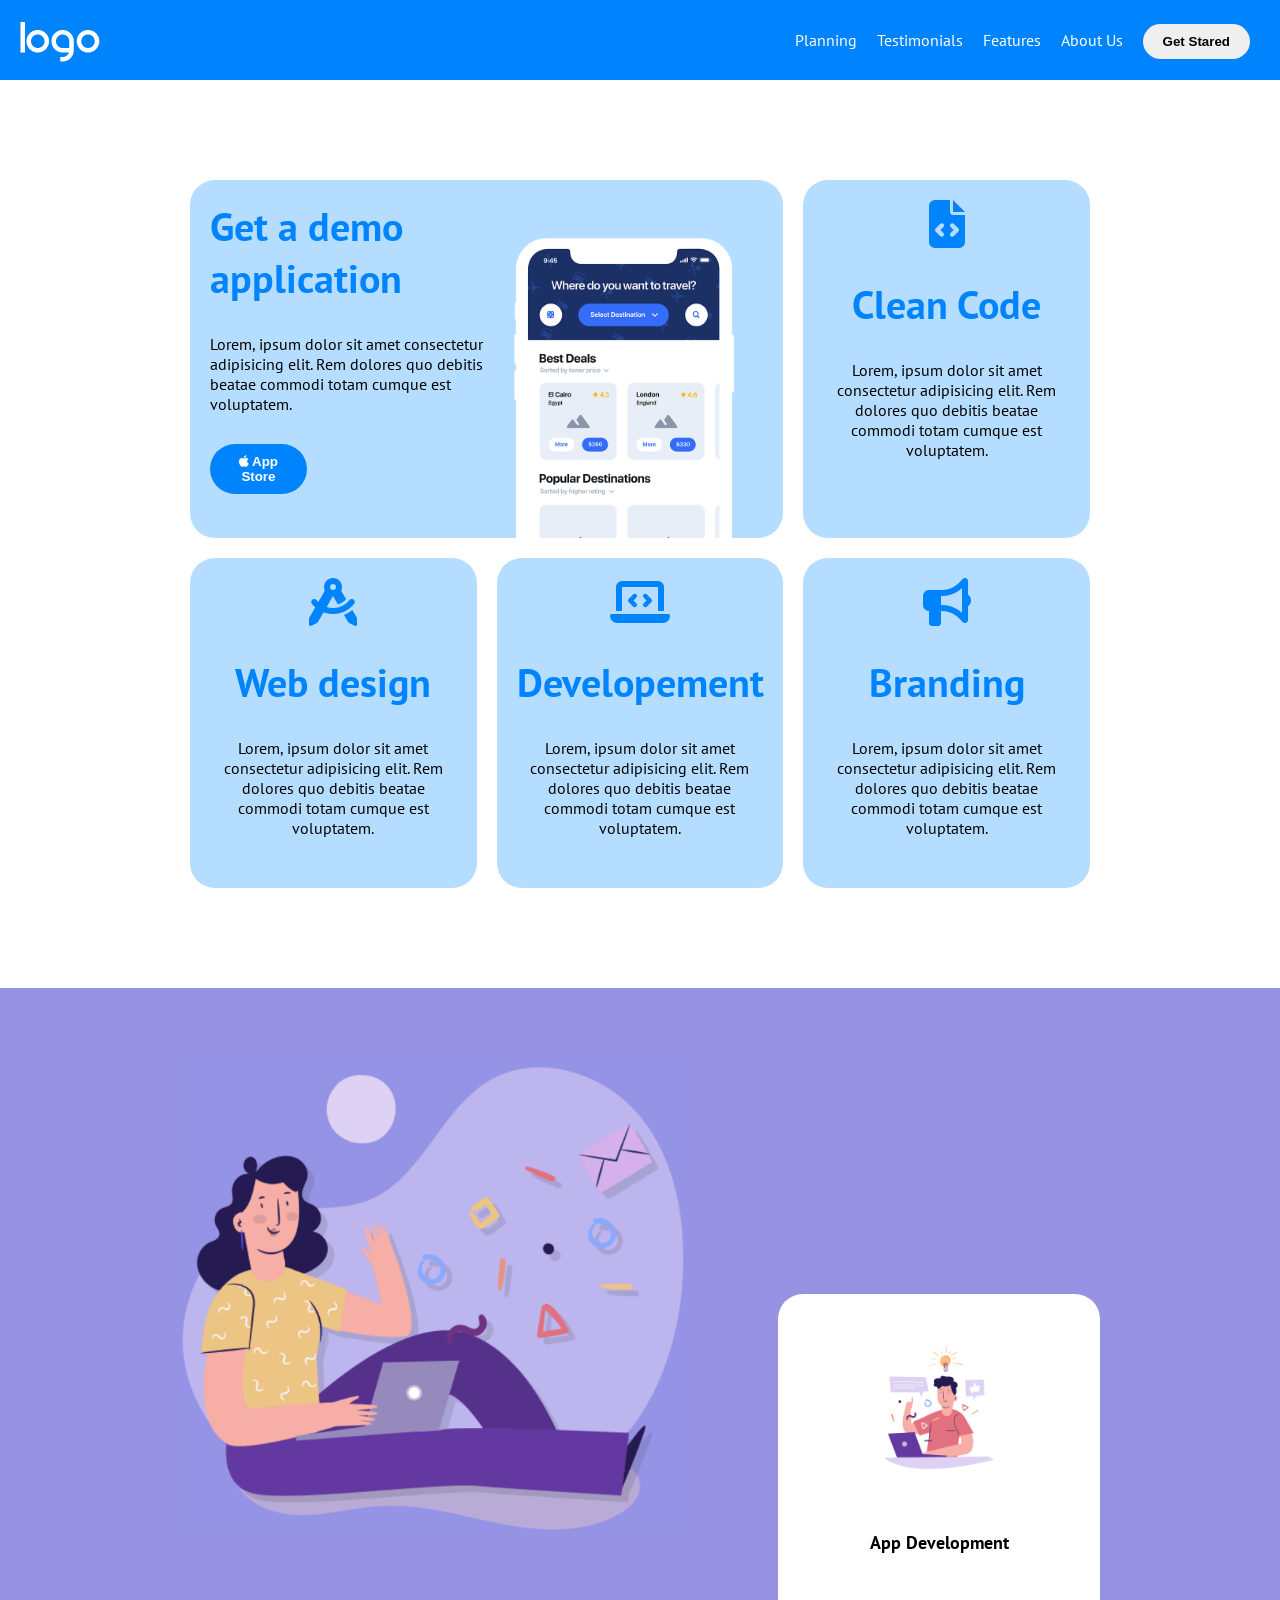
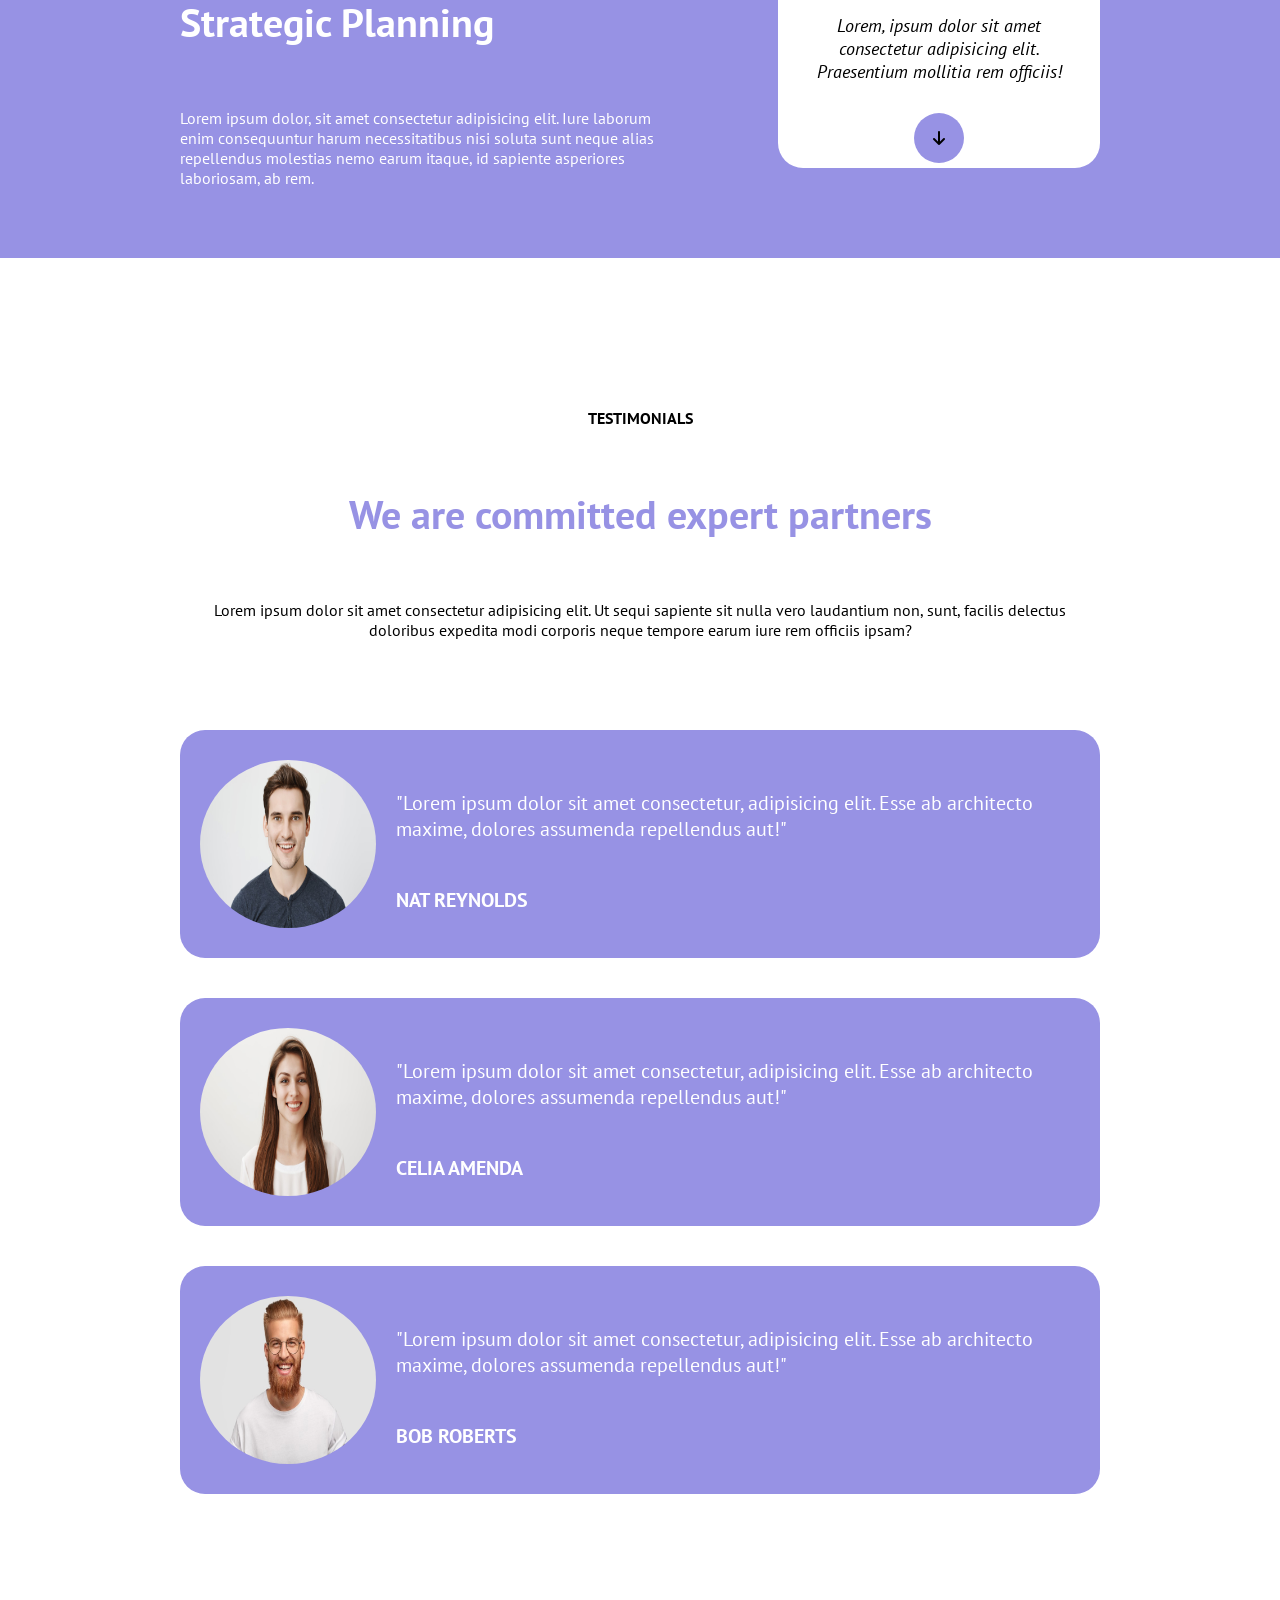
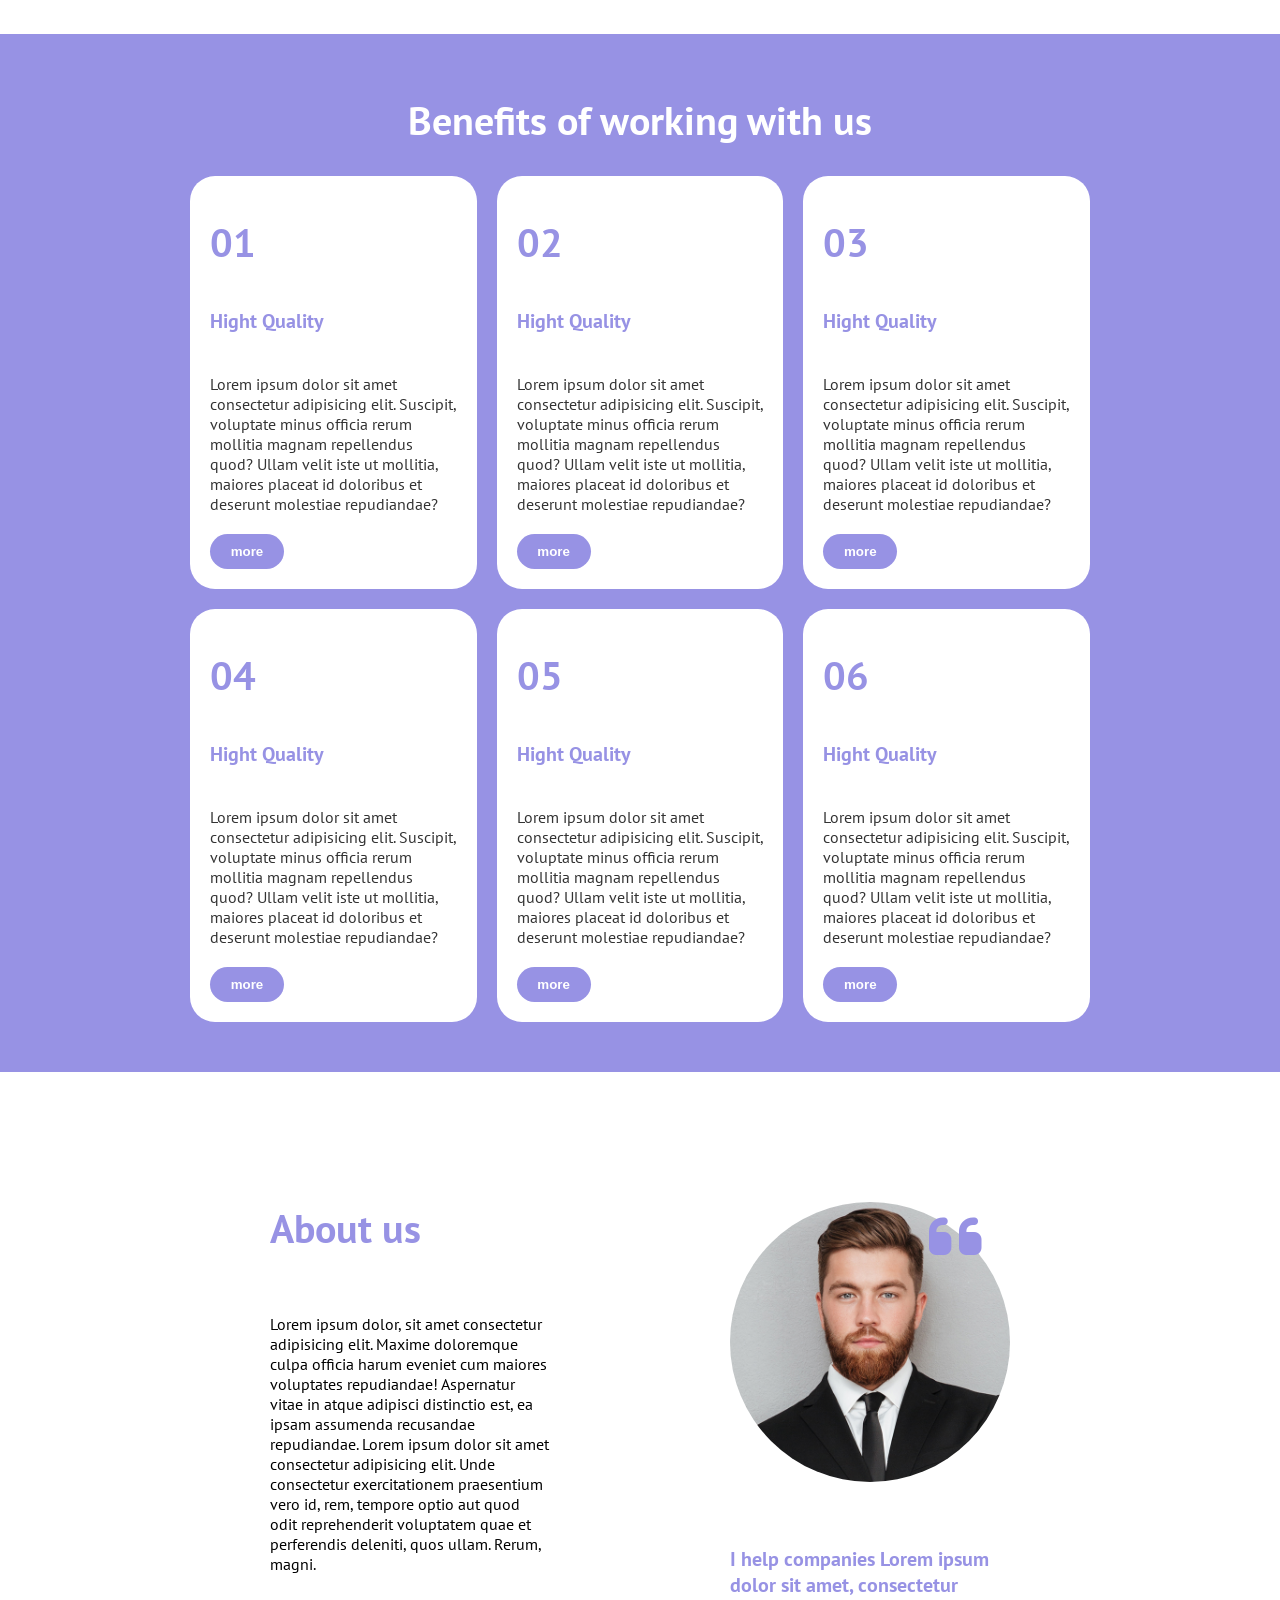
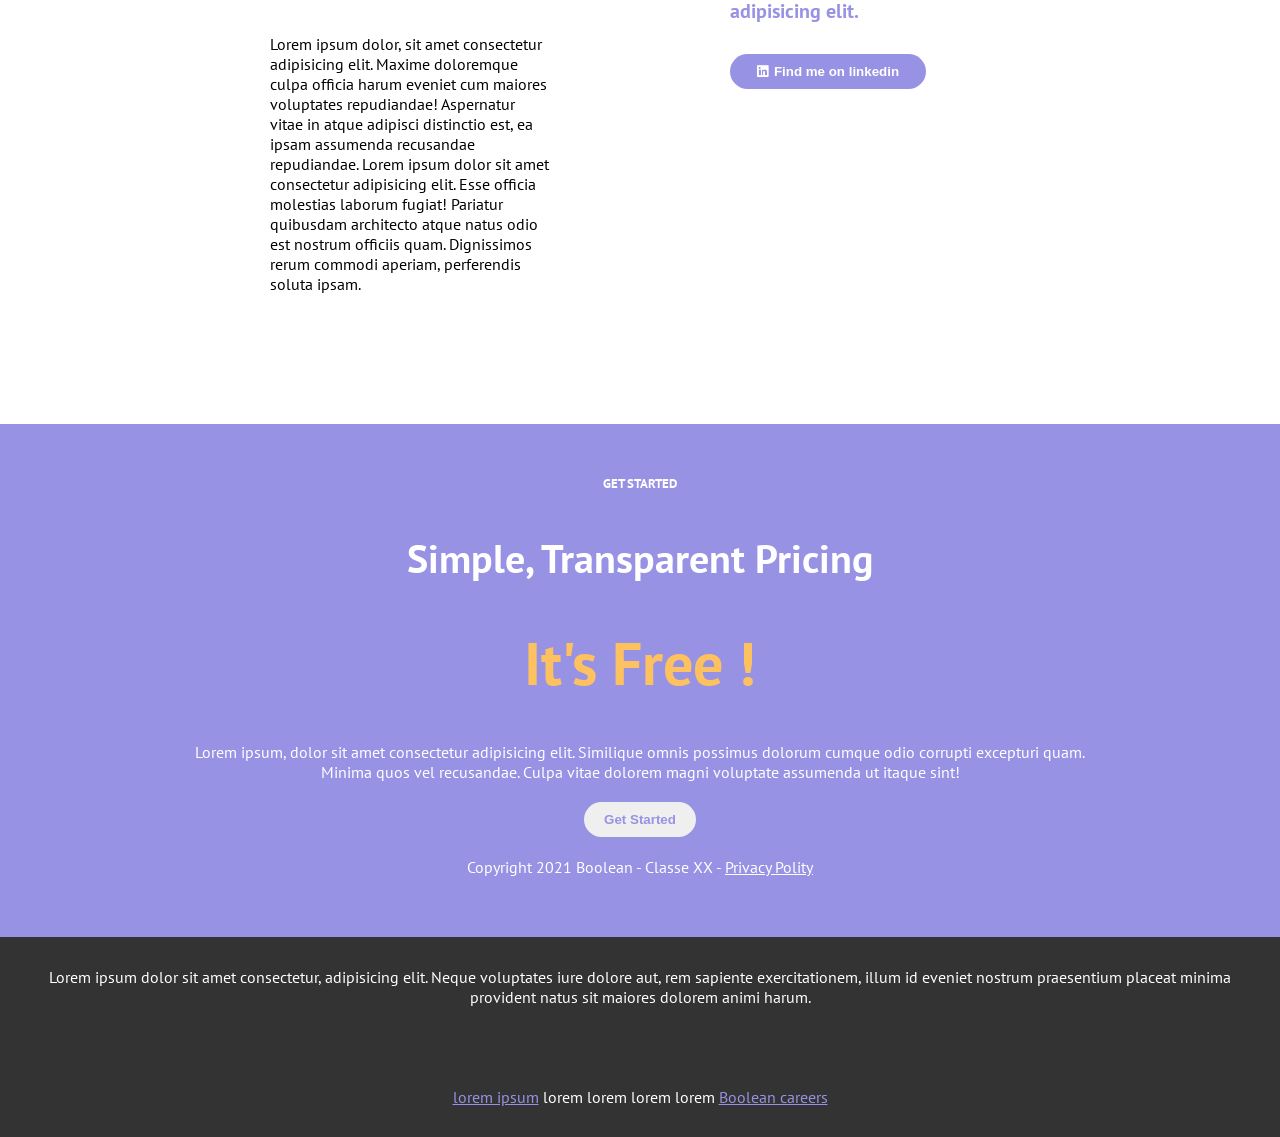
==== index.html @ 3662159a "rename file html" ====
<!DOCTYPE html>
<html lang="en">

<head>
    <meta charset="UTF-8">
    <meta http-equiv="X-UA-Compatible" content="IE=edge">
    <meta name="viewport" content="width=device-width, initial-scale=1.0">
    <link rel="preconnect" href="https://fonts.googleapis.com">
    <link rel="preconnect" href="https://fonts.gstatic.com" crossorigin>
    <link rel="stylesheet" href="https://cdnjs.cloudflare.com/ajax/libs/font-awesome/6.1.1/css/all.min.css"
        integrity="sha512-KfkfwYDsLkIlwQp6LFnl8zNdLGxu9YAA1QvwINks4PhcElQSvqcyVLLD9aMhXd13uQjoXtEKNosOWaZqXgel0g=="
        crossorigin="anonymous" referrerpolicy="no-referrer" />
    <link href="https://fonts.googleapis.com/css2?family=PT+Sans:wght@400;700&display=swap" rel="stylesheet">
    <link rel="stylesheet" href="style.css">
    <title>layout responsive</title>
</head>

<body>
    <header>
        <div class="container">
            <div class="flex align-center justify-space-between">
                <div>
                    <img src="img/logo.png" alt="Brand Name" />
                </div>

                <div class="menu">
                    <i class="fa-solid fa-bars fa-2x"></i>
                    <ul>
                        <li>Planning</li>
                        <li>Testimonials</li>
                        <li>Features</li>
                        <li>About Us</li>
                        <li><button>Get Stared</button></li>
                    </ul>
                </div>
            </div>
        </div>
    </header>
    <main>
        <section id="product-presentation">
            <div class="container">
                <div class="row">
                    <div class="column">
                        <div class="card">
                            <div>
                                <h2>Get a demo application</h2>
                                <p>
                                    Lorem, ipsum dolor sit amet consectetur adipisicing elit. Rem
                                    dolores quo debitis beatae commodi totam cumque est
                                    voluptatem.
                                </p>
                                <button><i class="fa-brands fa-apple"></i> App Store</button>
                            </div>
                            <img src="img/phone.png" alt="Get a Demo" />
                        </div>
                    </div>
                    <div class="column">
                        <div class="card">
                            <i class="fa-solid fa-file-code"></i>
                            <h2>Clean Code</h2>
                            <p>
                                Lorem, ipsum dolor sit amet consectetur adipisicing elit. Rem
                                dolores quo debitis beatae commodi totam cumque est
                                voluptatem.
                            </p>
                        </div>
                    </div>
                    <div class="column">
                        <div class="card">
                            <i class="fa-solid fa-compass-drafting"></i>
                            <h2>Web design</h2>
                            <p>
                                Lorem, ipsum dolor sit amet consectetur adipisicing elit. Rem
                                dolores quo debitis beatae commodi totam cumque est
                                voluptatem.
                            </p>
                        </div>
                    </div>
                    <div class="column">
                        <div class="card">
                            <i class="fa-solid fa-laptop-code"></i>
                            <h2>Developement</h2>
                            <p>
                                Lorem, ipsum dolor sit amet consectetur adipisicing elit. Rem
                                dolores quo debitis beatae commodi totam cumque est
                                voluptatem.
                            </p>
                        </div>
                    </div>
                    <div class="column">
                        <div class="card">
                            <i class="fa-solid fa-bullhorn"></i>
                            <h2>Branding</h2>
                            <p>
                                Lorem, ipsum dolor sit amet consectetur adipisicing elit. Rem
                                dolores quo debitis beatae commodi totam cumque est
                                voluptatem.
                            </p>
                        </div>
                    </div>
                </div>
            </div>
        </section>
        <section id="planning">
            <div class="container">
                <div class="row">
                    <div class="column">
                        <div> <img src="img/planning1.png" alt="">
                            <h2>Strategic Planning</h2>
                            <p>Lorem ipsum dolor, sit amet consectetur adipisicing elit. Iure laborum enim consequuntur
                                harum necessitatibus nisi soluta sunt neque alias repellendus molestias nemo earum
                                itaque,
                                id sapiente asperiores laboriosam, ab rem.</p>
                        </div>
                        <div class="card align-center">
                            <img src="img/planning2.png" alt="">
                            <h2>App Development</h2>
                            <p>Lorem, ipsum dolor sit amet consectetur adipisicing elit. Praesentium mollitia rem
                                officiis!</p>
                            <div class="icon"><i class="fa-solid fa-arrow-down"></i></div>
                        </div>
                    </div>
                </div>
            </div>
        </section>
        <section id="testimonials">
            <div class="container">
                <div class="row">
                    <div class="column">
                        <div class="info">
                            <h4>TESTIMONIALS</h4>
                            <h2>We are committed expert partners</h2>
                            <p>Lorem ipsum dolor sit amet consectetur adipisicing elit. Ut sequi sapiente sit nulla vero
                                laudantium non, sunt, facilis delectus doloribus expedita modi corporis neque tempore
                                earum
                                iure rem officiis ipsam?</p>
                        </div>
                        <div class="card">
                            <img src="img/testimonial1.jpg" alt="">
                            <div class="biography">
                                <p>"Lorem ipsum dolor sit amet consectetur, adipisicing elit. Esse ab architecto
                                    maxime, dolores assumenda repellendus aut!"
                                </p>
                                <h3>NAT REYNOLDS</h3>
                            </div>
                        </div>
                        <div class="card">
                            <img src="img/testimonial2.jpg" alt="">
                            <div class="biography">
                                <p>"Lorem ipsum dolor sit amet consectetur, adipisicing elit. Esse ab architecto
                                    maxime, dolores assumenda repellendus aut!"
                                </p>
                                <h3>CELIA AMENDA</h3>
                            </div>
                        </div>
                        <div class="card">
                            <img src="img/testimonial3.jpg" alt="">
                            <div class="biography">
                                <p>"Lorem ipsum dolor sit amet consectetur, adipisicing elit. Esse ab architecto
                                    maxime, dolores assumenda repellendus aut!"
                                </p>
                                <h3>BOB ROBERTS</h3>
                            </div>
                        </div>
                    </div>
                </div>
            </div>
        </section>
        <section id="benefits">
            <div class="container">
                <h2>Benefits of working with us</h2>
                <div class="row">
                    <div class="column">
                        <div class="card">
                            <h2>01</h2>
                            <h3>Hight Quality</h3>
                            <p>Lorem ipsum dolor sit amet consectetur adipisicing elit. Suscipit, voluptate minus
                                officia rerum mollitia magnam repellendus quod? Ullam velit iste ut mollitia, maiores
                                placeat id doloribus et deserunt molestiae repudiandae?</p>
                            <button>more</button>
                        </div>
                        <div class="card">
                            <h2>02</h2>
                            <h3>Hight Quality</h3>
                            <p>Lorem ipsum dolor sit amet consectetur adipisicing elit. Suscipit, voluptate minus
                                officia rerum mollitia magnam repellendus quod? Ullam velit iste ut mollitia, maiores
                                placeat id doloribus et deserunt molestiae repudiandae?</p>
                            <button>more</button>
                        </div>
                        <div class="card">
                            <h2>03</h2>
                            <h3>Hight Quality</h3>
                            <p>Lorem ipsum dolor sit amet consectetur adipisicing elit. Suscipit, voluptate minus
                                officia rerum mollitia magnam repellendus quod? Ullam velit iste ut mollitia, maiores
                                placeat id doloribus et deserunt molestiae repudiandae?</p>
                            <button>more</button>
                        </div>
                        <div class="card">
                            <h2>04</h2>
                            <h3>Hight Quality</h3>
                            <p>Lorem ipsum dolor sit amet consectetur adipisicing elit. Suscipit, voluptate minus
                                officia rerum mollitia magnam repellendus quod? Ullam velit iste ut mollitia, maiores
                                placeat id doloribus et deserunt molestiae repudiandae?</p>
                            <button>more</button>
                        </div>
                        <div class="card">
                            <h2>05</h2>
                            <h3>Hight Quality</h3>
                            <p>Lorem ipsum dolor sit amet consectetur adipisicing elit. Suscipit, voluptate minus
                                officia rerum mollitia magnam repellendus quod? Ullam velit iste ut mollitia, maiores
                                placeat id doloribus et deserunt molestiae repudiandae?</p>
                            <button>more</button>
                        </div>
                        <div class="card">
                            <h2>06</h2>
                            <h3>Hight Quality</h3>
                            <p>Lorem ipsum dolor sit amet consectetur adipisicing elit. Suscipit, voluptate minus
                                officia rerum mollitia magnam repellendus quod? Ullam velit iste ut mollitia, maiores
                                placeat id doloribus et deserunt molestiae repudiandae?</p>
                            <button>more</button>
                        </div>

                    </div>
                </div>
            </div>
        </section>
        <section id="about">
            <div class="container">
                <div class="row">
                    <div class="column">
                        <div>
                            <h2>About us</h2>
                            <p>Lorem ipsum dolor, sit amet consectetur adipisicing elit. Maxime doloremque culpa officia
                                harum eveniet cum maiores voluptates repudiandae! Aspernatur vitae in atque adipisci
                                distinctio est, ea ipsam assumenda recusandae repudiandae. Lorem ipsum dolor sit amet
                                consectetur adipisicing elit. Unde consectetur exercitationem praesentium vero id, rem,
                                tempore optio aut quod odit reprehenderit voluptatem quae et perferendis deleniti, quos
                                ullam. Rerum, magni.</p>
                            <p>Lorem ipsum dolor, sit amet consectetur adipisicing elit. Maxime doloremque culpa officia
                                harum eveniet cum maiores voluptates repudiandae! Aspernatur vitae in atque adipisci
                                distinctio est, ea ipsam assumenda recusandae repudiandae. Lorem ipsum dolor sit amet
                                consectetur adipisicing elit. Esse officia molestias laborum fugiat! Pariatur quibusdam
                                architecto atque natus odio est nostrum officiis quam. Dignissimos rerum commodi
                                aperiam, perferendis soluta ipsam.</p>
                        </div>
                        <div class="card">
                            <div><i class="fa-solid fa-quote-left"></i>
                                <img src="img/about.jpg" alt="">
                            </div>
                            <h3>I help companies Lorem ipsum dolor sit amet, consectetur adipisicing elit.</h3>
                            <button><i class="fa-brands fa-linkedin"></i>Find me on linkedin</button>
                        </div>
                    </div>
                </div>
            </div>
        </section>
        <section id="started">
            <div class="container">
                <div class="row">
                    <div class="column">
                        <h5>GET STARTED</h5>
                        <h2>Simple, Transparent Pricing</h2>
                        <h1>It's Free !</h1>
                        <p>Lorem ipsum, dolor sit amet consectetur adipisicing elit. Similique omnis possimus
                            dolorum cumque odio corrupti excepturi quam. Minima quos vel recusandae. Culpa vitae
                            dolorem magni voluptate assumenda ut itaque sint!</p>
                        <button>Get Started</button>
                        <p> Copyright 2021 Boolean - Classe XX - <a href="#">Privacy Polity</a></p>
                    </div>
                </div>
            </div>
        </section>
    </main>
    <footer>
        <div class="container">
            <div class="row justify-center dir-col">
                <p>Lorem ipsum dolor sit amet consectetur, adipisicing elit. Neque voluptates iure dolore aut, rem
                    sapiente exercitationem, illum id eveniet nostrum praesentium placeat minima provident natus sit
                    maiores dolorem animi harum.</p>
                <p> <a href="#">lorem ipsum</a> lorem lorem lorem lorem <a href="#">Boolean careers</a></p>
            </div>
        </div>
    </footer>

</body>

</html>
---- style.css ----
* {
  box-sizing: border-box;
  margin: 0;
  padding: 0;
}

body {
  font-family: 'PT Sans', sans-serif;
}

img {
  width: 100%;
}

h1 {
  font-size: 60px;
  color: #fdc15f;
}

h2 {
  font-size: 40px;
}

h3 {
  font-size: 20px;
}

.container {
  width: 100%;
  padding: 0 20px;
}

button {
  padding: 10px 20px;
  border-radius: 25px;
  border: none;
  font-weight: bold;
}

/** flex **/
.flex {
  display: flex;
}

.dir-col {
  flex-direction: column;
}

.row {
  display: flex;
  flex-wrap: wrap;
  row-gap: 20px;
}

.column {
  width: 100%;
}


.align-center {
  align-items: center;
}

.justify-center {
  justify-content: center;
}

.justify-space-between {
  justify-content: space-between;
}

.info {
  display: flex;
  flex-direction: column;
  padding: 20px;
  text-align: center;
}

.card {
  border-radius: 25px;
  text-align: center;
  background-color: #fff;
  display: flex;
  flex-direction: column;
  padding: 20px;
}

.card.text-left {
  text-align: left;
}

header {
  position: fixed;
  background-color: #0084fd;
  width: 100%;
  min-height: 80px;
  line-height: 80px;
  z-index: 1000;
}

footer {
  background-color: #333333;
}

.menu {
  color: #fff;
}

.menu ul {
  display: none;
}

header .fa-bars,
header img {
  vertical-align: middle;
}


main {
  padding-top: 80px;
}


section {
  margin-top: 60px;
  margin-bottom: 60px;
  padding: 40px 0;
}

section:nth-of-type(even) {
  background-color: #9792e4;
}


#product-presentation .card {
  background-color: #b5ddff;
}

#product-presentation .card>h2,
#product-presentation .card>p,
#product-presentation .card>i {
  padding-bottom: 30px;
}

#product-presentation .card>img {
  margin-top: 30px;
}

#product-presentation .card>i {
  font-size: xxx-large;
  color: #0084fd;
}

#product-presentation .column:first-child .card {
  text-align: left;
  padding-bottom: 0;
}

#product-presentation .column:first-child .card>div>*:not(button) {
  padding-bottom: 30px;
}

#product-presentation button {
  width: 35%;
  background-color: #0084fd;
  color: white;
}


#product-presentation .card>h2,
#product-presentation .card>div>h2 {
  color: #0084fd;
}



#planning .card p {
  font-style: italic;
}

#planning .column>div>* {
  padding: 30px 0;
}

#planning .card {

  margin-top: 20px;
  margin-bottom: 50px;
}

#planning .column>div:not(.card)>h2,
#planning .column>div:not(.card)>p {
  color: white;
}

#planning .card>h2,
#planning .card>p,
#planning .card>img {
  padding-bottom: 30px;
  font-size: large;
}

#planning .card>.icon {
  background-color: #9792e4;
  padding: 25px;
  border-radius: 50%;
  width: 20px;
  height: 20px;
  display: flex;
  justify-content: center;
  align-items: center;
}

#testimonials .info>* {
  padding: 30px 0;
}

.info>h2,
#about .column h2 {
  color: #9792e4;
}

.biography>* {
  padding: 15px 0;
}

#testimonials .card {
  background-color: #9792e4;
  color: white;
  margin: 40px 0;
  font-size: 20px;
}

#testimonials .card>* {
  padding: 10px 0;
}

#testimonials img,
#about img {
  border-radius: 50%;
}

#benefits .column>h2 {
  color: white;
  text-align: center;
}


#benefits .card {
  text-align: left;
  color: #9792e4;
  margin-top: 30px;
}

#benefits .card>*,
#about .card>* {
  padding: 20px 0;
}

#benefits .card>p {
  color: #333333;
}

#benefits .card>button {
  background-color: #9792e4;
  color: white;
  border-radius: 20px;
  width: 30%;
  padding: 10px;
}

#about .column>div>*:not(img, button) {
  padding: 30px 0;
}

#about .card {
  text-align: left;
  color: #9792e4;
  margin-top: 30px;
}

#about .card>div {
  position: relative;
}

#about .card button {
  background-color: #9792e4;
  color: white;
  padding: 10px;
  width: 70%;
}

#about .fa-quote-left {
  color: #9792e4;
  position: absolute;
  right: 10%;
  top: 10%;
  font-size: 60px;
}

.fa-linkedin {
  margin-right: 5px;
}

#started {
  margin-bottom: 0;
  text-align: center;
  color: white;
  padding-top: 30px;
}

#started .column>*:not(button) {
  padding: 20px 0;
}

#started a {
  color: white;
}

#started button {
  color: #9792e4;
}

footer .row>* {
  padding: 30px 0;
  text-align: center;
  color: white;
}

footer a {
  color: #9792e4;
}

@media screen and (min-width: 768px) {
  main .container {
    width: 90%;
    margin: 0 auto;
  }

  #product-presentation .column {
    width: calc(100% / 3);
    padding: 0 10px;
  }

  #product-presentation .column:first-child {
    width: calc(100% / 3 * 2);
  }

  #product-presentation img {
    width: 50%;
  }

  #product-presentation .card {
    height: 100%;
  }

  #testimonials .card {
    flex-direction: row;

  }

  #testimonials img {
    width: 40%;
    height: auto;
  }

  .biography>* {
    text-align: left;
    padding-left: 20px;
    padding-top: 30px;
  }

  #benefits .column {
    display: flex;
    flex-wrap: wrap;
  }

  #benefits .card {
    width: calc(100% / 2 - 20px);
    margin: 10px 10px;
  }

  #benefits .container>h2 {
    color: white;
    text-align: center;
    padding: 20px 0;
  }

  #about .column {
    display: flex;
  }

  #about .column>div {
    flex-basis: 50%;
    padding: 0 90px;
  }

  #about .card {
    margin-top: 0;
  }

}

@media screen and (min-width: 1200px) {
  main .container {
    width: 75%;
    margin: 0 auto;
  }

  .menu .fa-bars {
    display: none;
  }

  .menu ul {
    display: flex;
  }

  .menu li {
    display: inline-block;
    padding: 0 10px;
    cursor: pointer;
  }


  #product-presentation .column:first-child .card {
    flex-direction: row;
  }

  #testimonials img {
    width: 20%;
    height: auto;
  }

  #benefits .card {
    width: calc(100% / 3 - 20px);
    margin: 10px 10px;
  }

  #planning .column {
    display: flex;
    justify-content: space-between;
  }

  #planning .column>div {
    flex-basis: 55%;
  }

  #planning .column .card {
    height: 60%;
    align-self: flex-end;
    flex-basis: 35%;
  }

  #planning .column .card>img {
    height: 50%;
    width: 45%;
  }
}
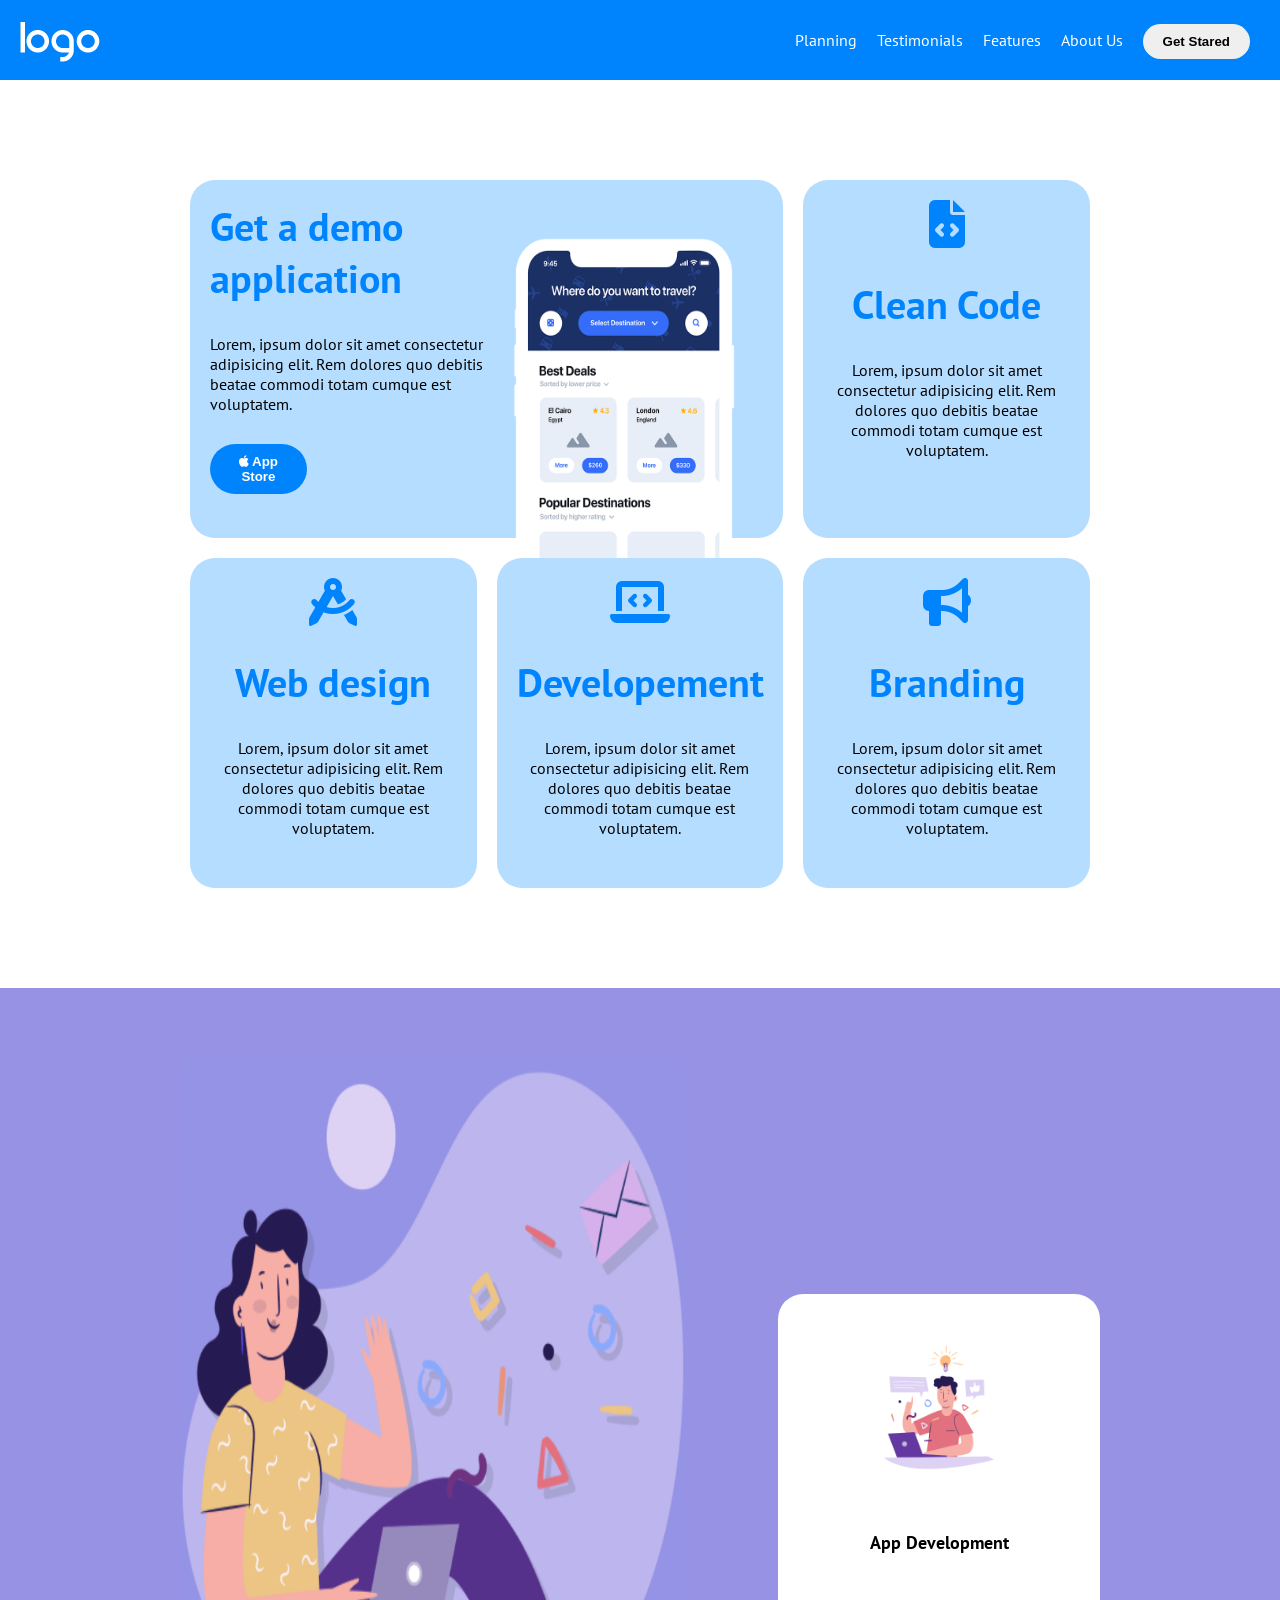
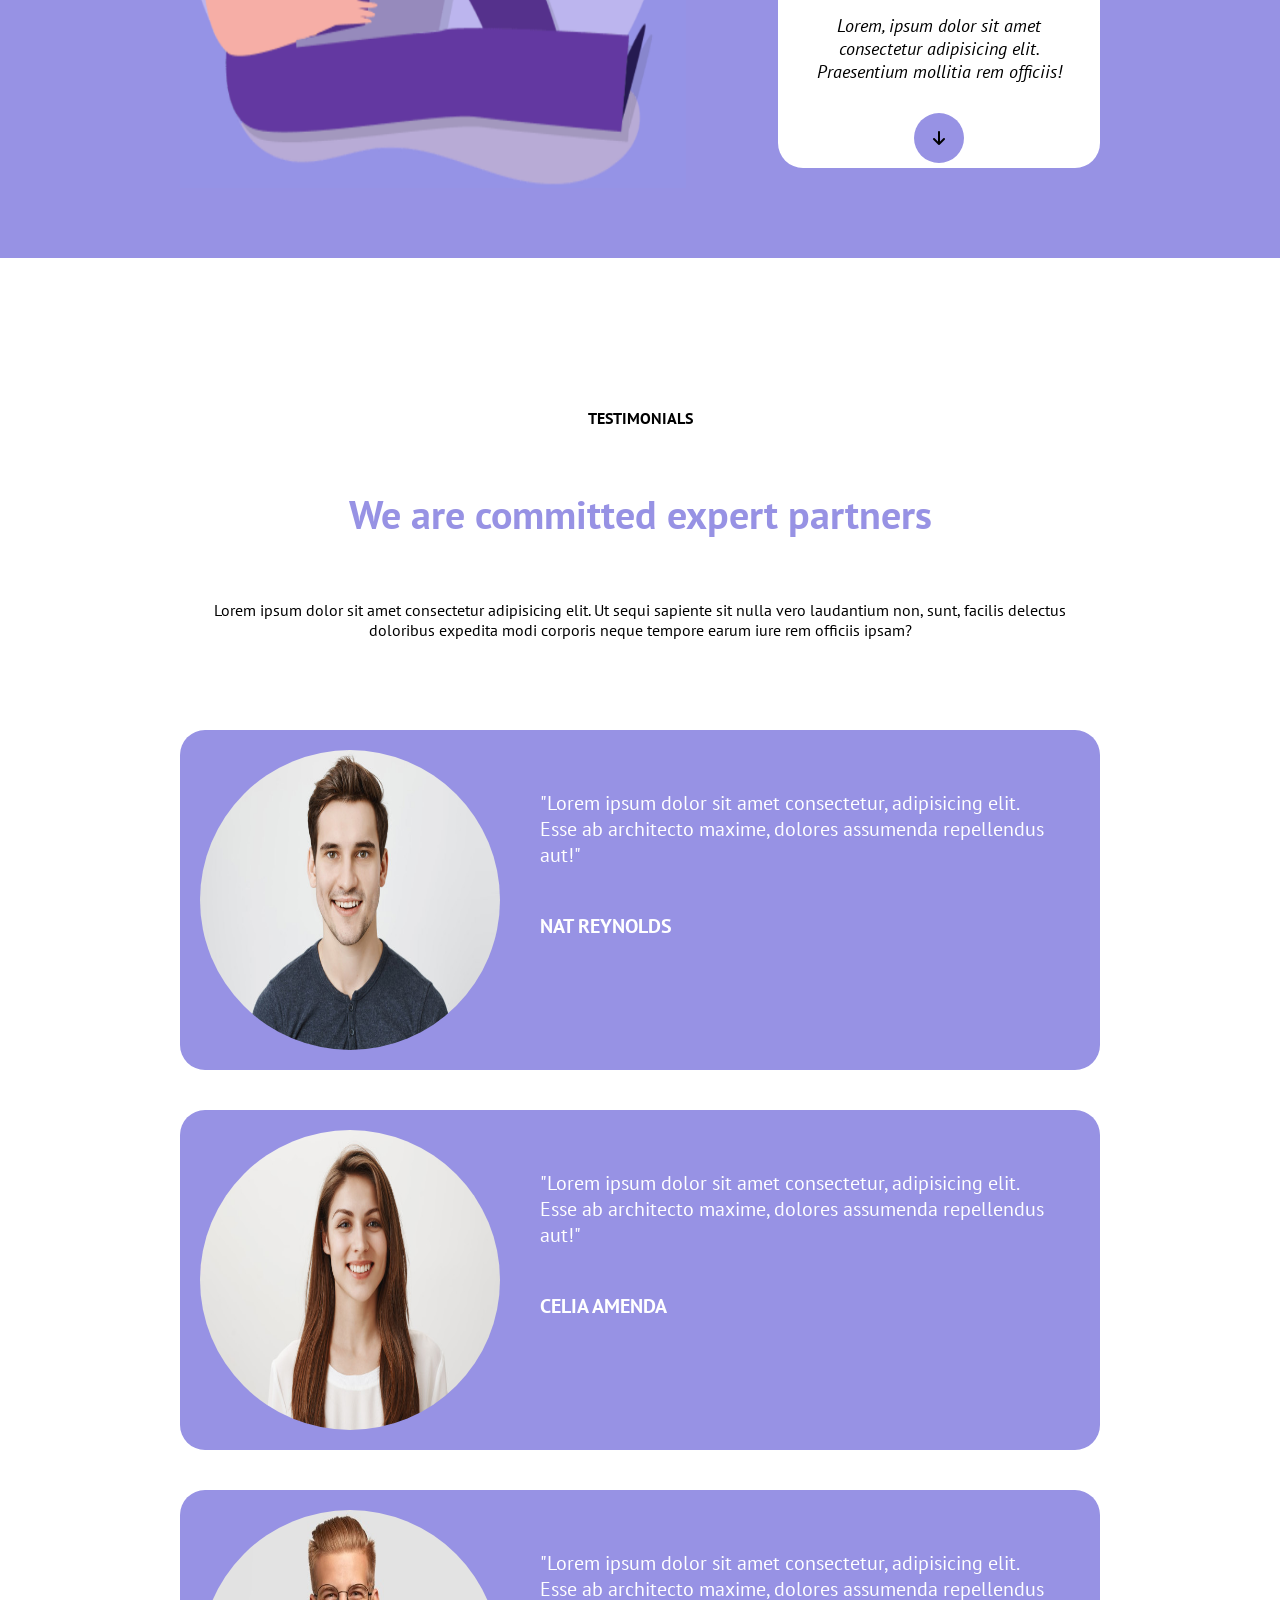
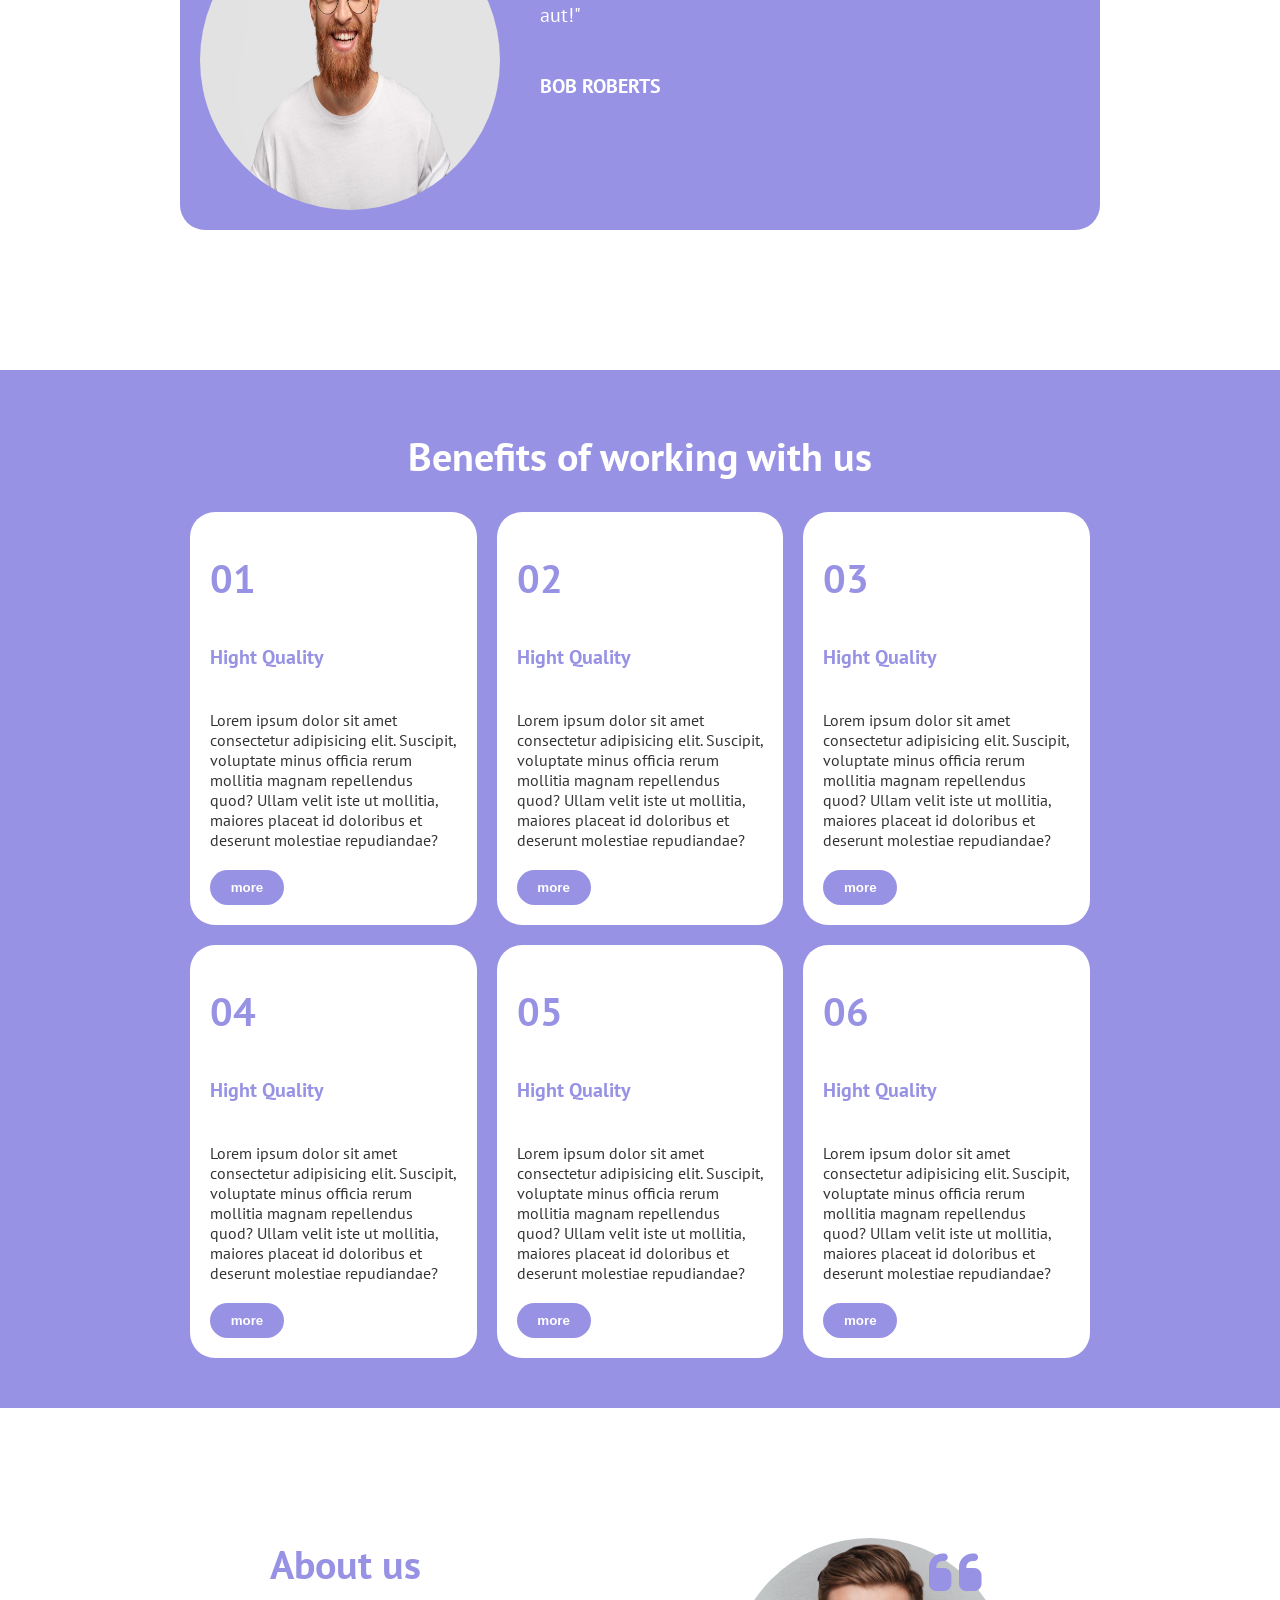
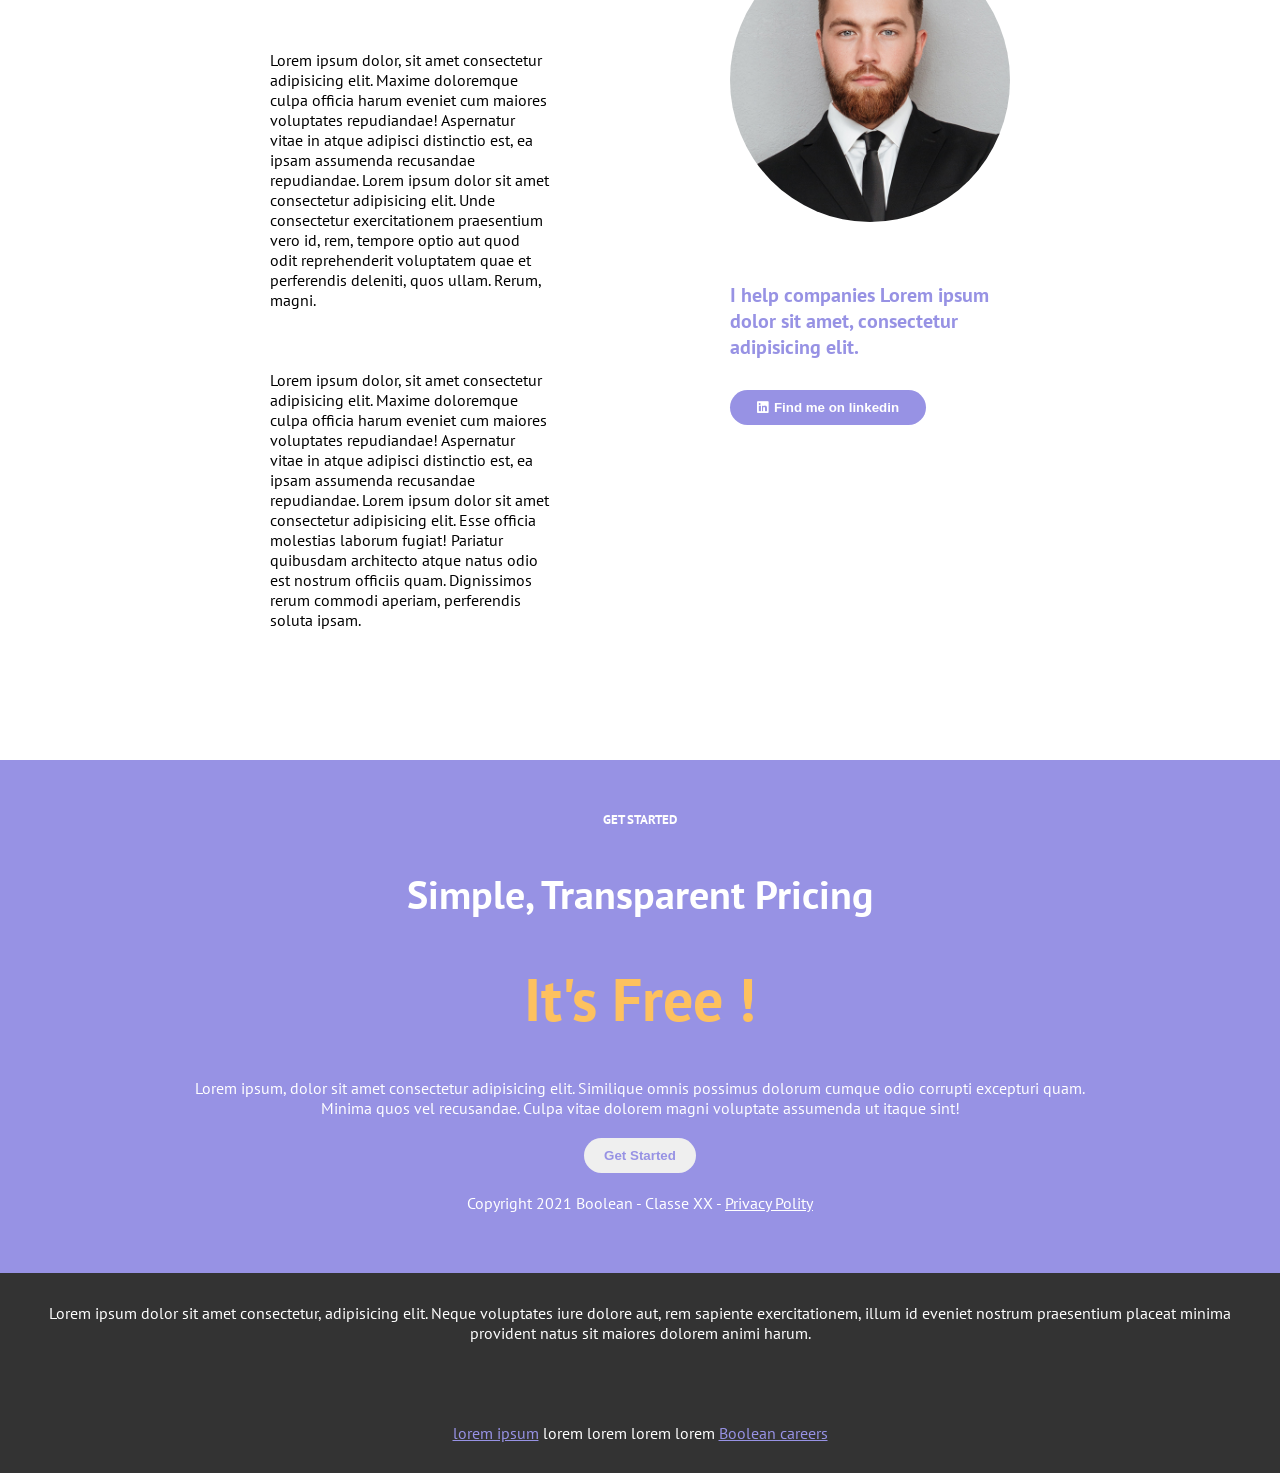
==== commit ccf7caea: "fixed img with figure and border" ====
--- a/index.html
+++ b/index.html
@@ -136,7 +136,7 @@
                                 iure rem officiis ipsam?</p>
                         </div>
                         <div class="card">
-                            <img src="img/testimonial1.jpg" alt="">
+                            <figure><img src="img/testimonial1.jpg" alt=""></figure>
                             <div class="biography">
                                 <p>"Lorem ipsum dolor sit amet consectetur, adipisicing elit. Esse ab architecto
                                     maxime, dolores assumenda repellendus aut!"
@@ -145,7 +145,7 @@
                             </div>
                         </div>
                         <div class="card">
-                            <img src="img/testimonial2.jpg" alt="">
+                            <figure><img src="img/testimonial2.jpg" alt=""></figure>
                             <div class="biography">
                                 <p>"Lorem ipsum dolor sit amet consectetur, adipisicing elit. Esse ab architecto
                                     maxime, dolores assumenda repellendus aut!"
@@ -154,7 +154,7 @@
                             </div>
                         </div>
                         <div class="card">
-                            <img src="img/testimonial3.jpg" alt="">
+                            <figure><img src="img/testimonial3.jpg" alt=""></figure>
                             <div class="biography">
                                 <p>"Lorem ipsum dolor sit amet consectetur, adipisicing elit. Esse ab architecto
                                     maxime, dolores assumenda repellendus aut!"
--- a/style.css
+++ b/style.css
@@ -10,6 +10,7 @@
 
 img {
   width: 100%;
+  height: 100%;
 }
 
 h1 {
@@ -215,6 +216,14 @@
   padding: 30px 0;
 }
 
+figure {
+  width: 100px;
+  height: 100px;
+  overflow: hidden;
+  border-radius: 50%;
+  margin-left: calc(50% - 50px);
+}
+
 .info>h2,
 #about .column h2 {
   color: #9792e4;
@@ -231,16 +240,15 @@
   font-size: 20px;
 }
 
-#testimonials .card>* {
+#testimonials .card>*:not(figure) {
   padding: 10px 0;
 }
 
-#testimonials img,
 #about img {
   border-radius: 50%;
 }
 
-#benefits .column>h2 {
+#benefits .container>h2 {
   color: white;
   text-align: center;
 }
@@ -356,12 +364,18 @@
 
   #testimonials .card {
     flex-direction: row;
-
-  }
-
-  #testimonials img {
-    width: 40%;
-    height: auto;
+    column-gap: 20px;
+
+  }
+
+  #testimonials .card .biography {
+    width: 60%;
+  }
+
+  figure {
+    width: 200px;
+    height: 200px;
+    margin-left: 0;
   }
 
   .biography>* {
@@ -399,6 +413,11 @@
     margin-top: 0;
   }
 
+  #about .fa-quote-left {
+    right: 5%;
+
+  }
+
 }
 
 @media screen and (min-width: 1200px) {
@@ -426,9 +445,10 @@
     flex-direction: row;
   }
 
-  #testimonials img {
-    width: 20%;
-    height: auto;
+  figure {
+    width: 300px;
+    height: 300px;
+    margin-left: 0;
   }
 
   #benefits .card {
@@ -455,4 +475,9 @@
     height: 50%;
     width: 45%;
   }
+
+  #about .fa-quote-left {
+    right: 10%;
+
+  }
 }
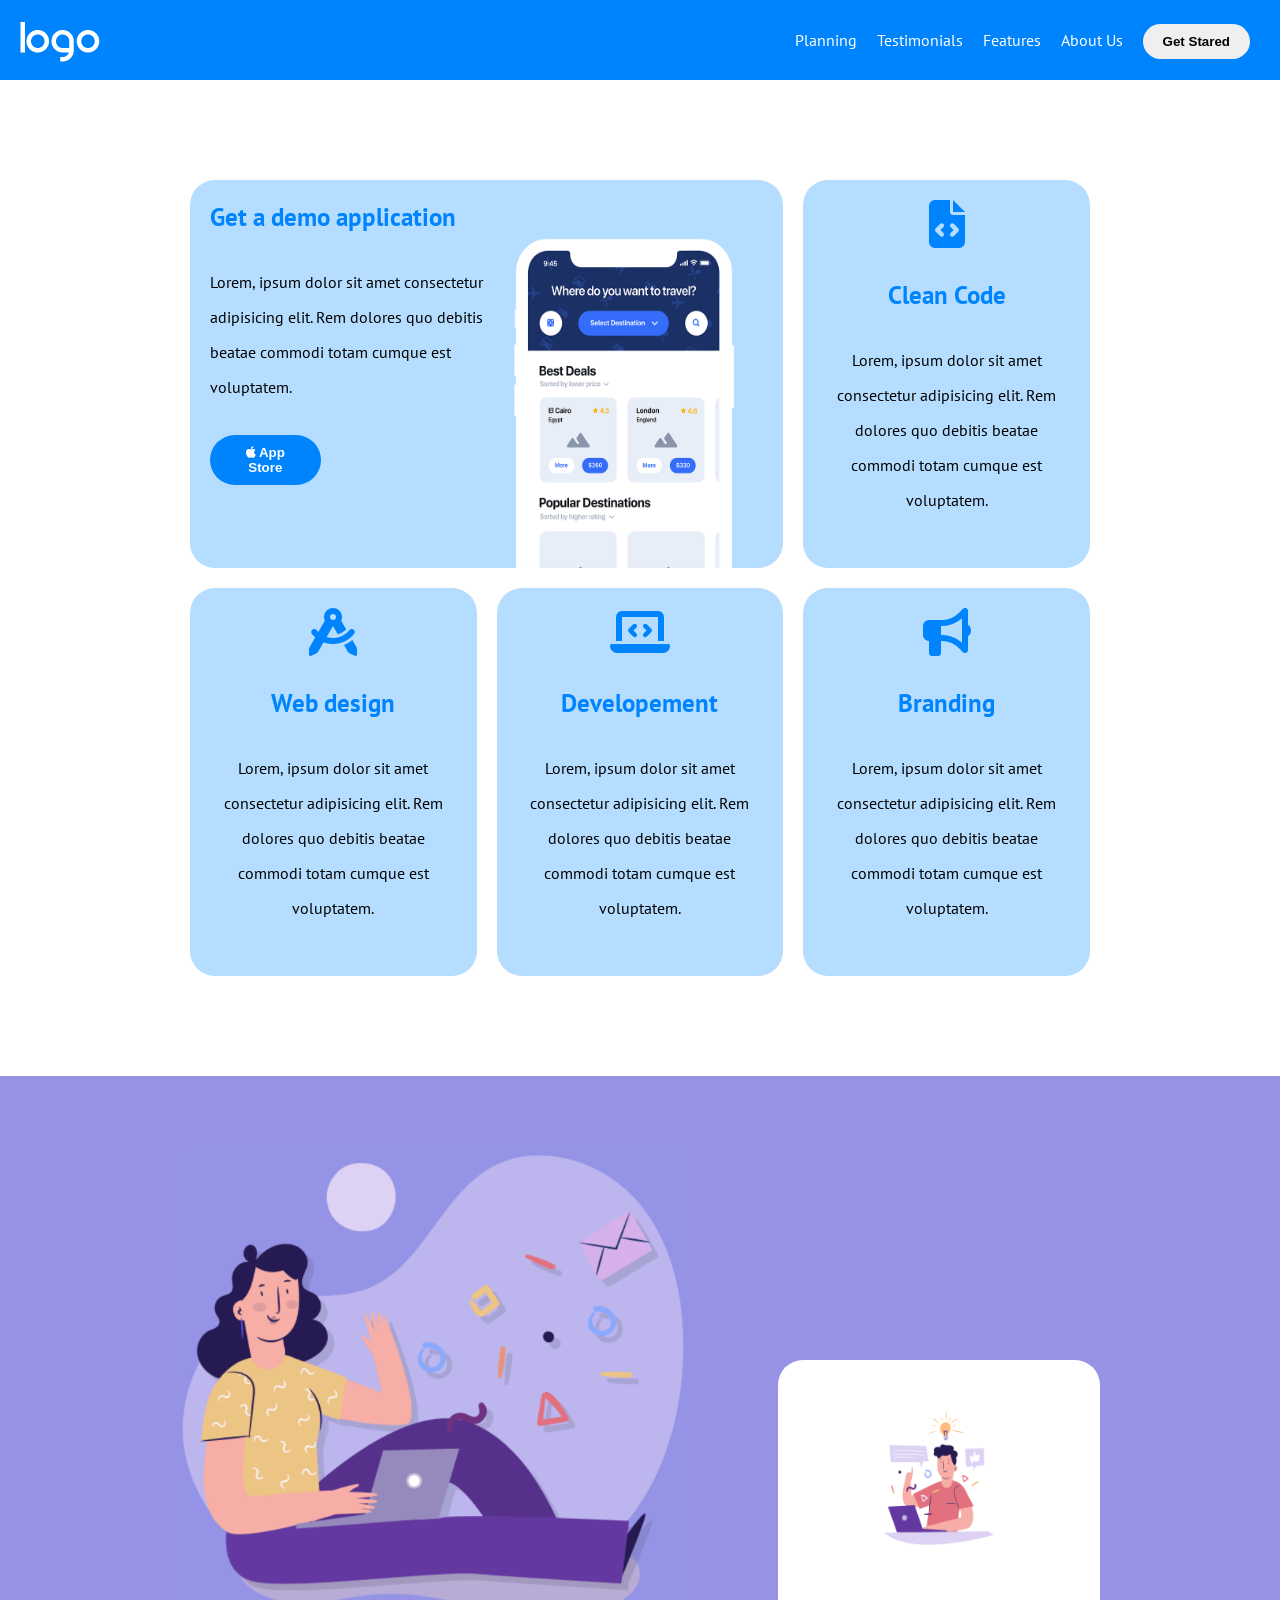
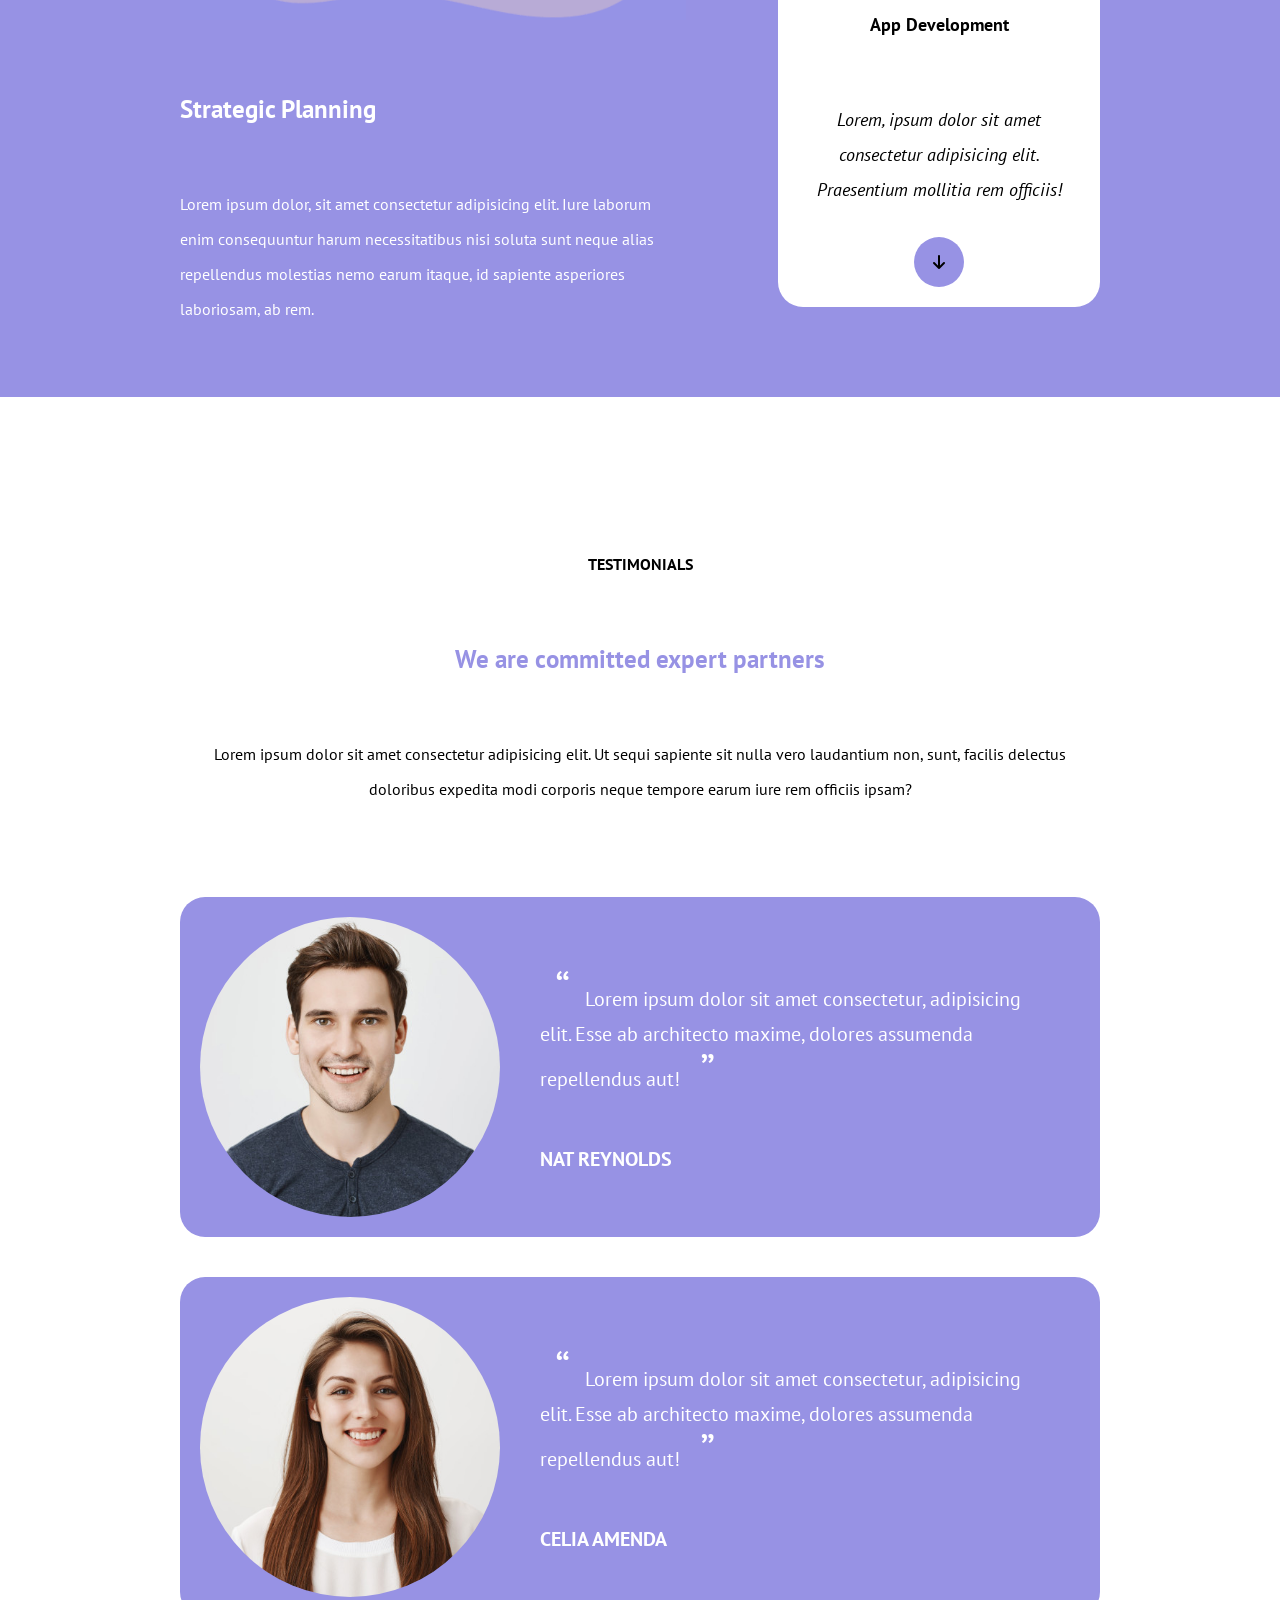
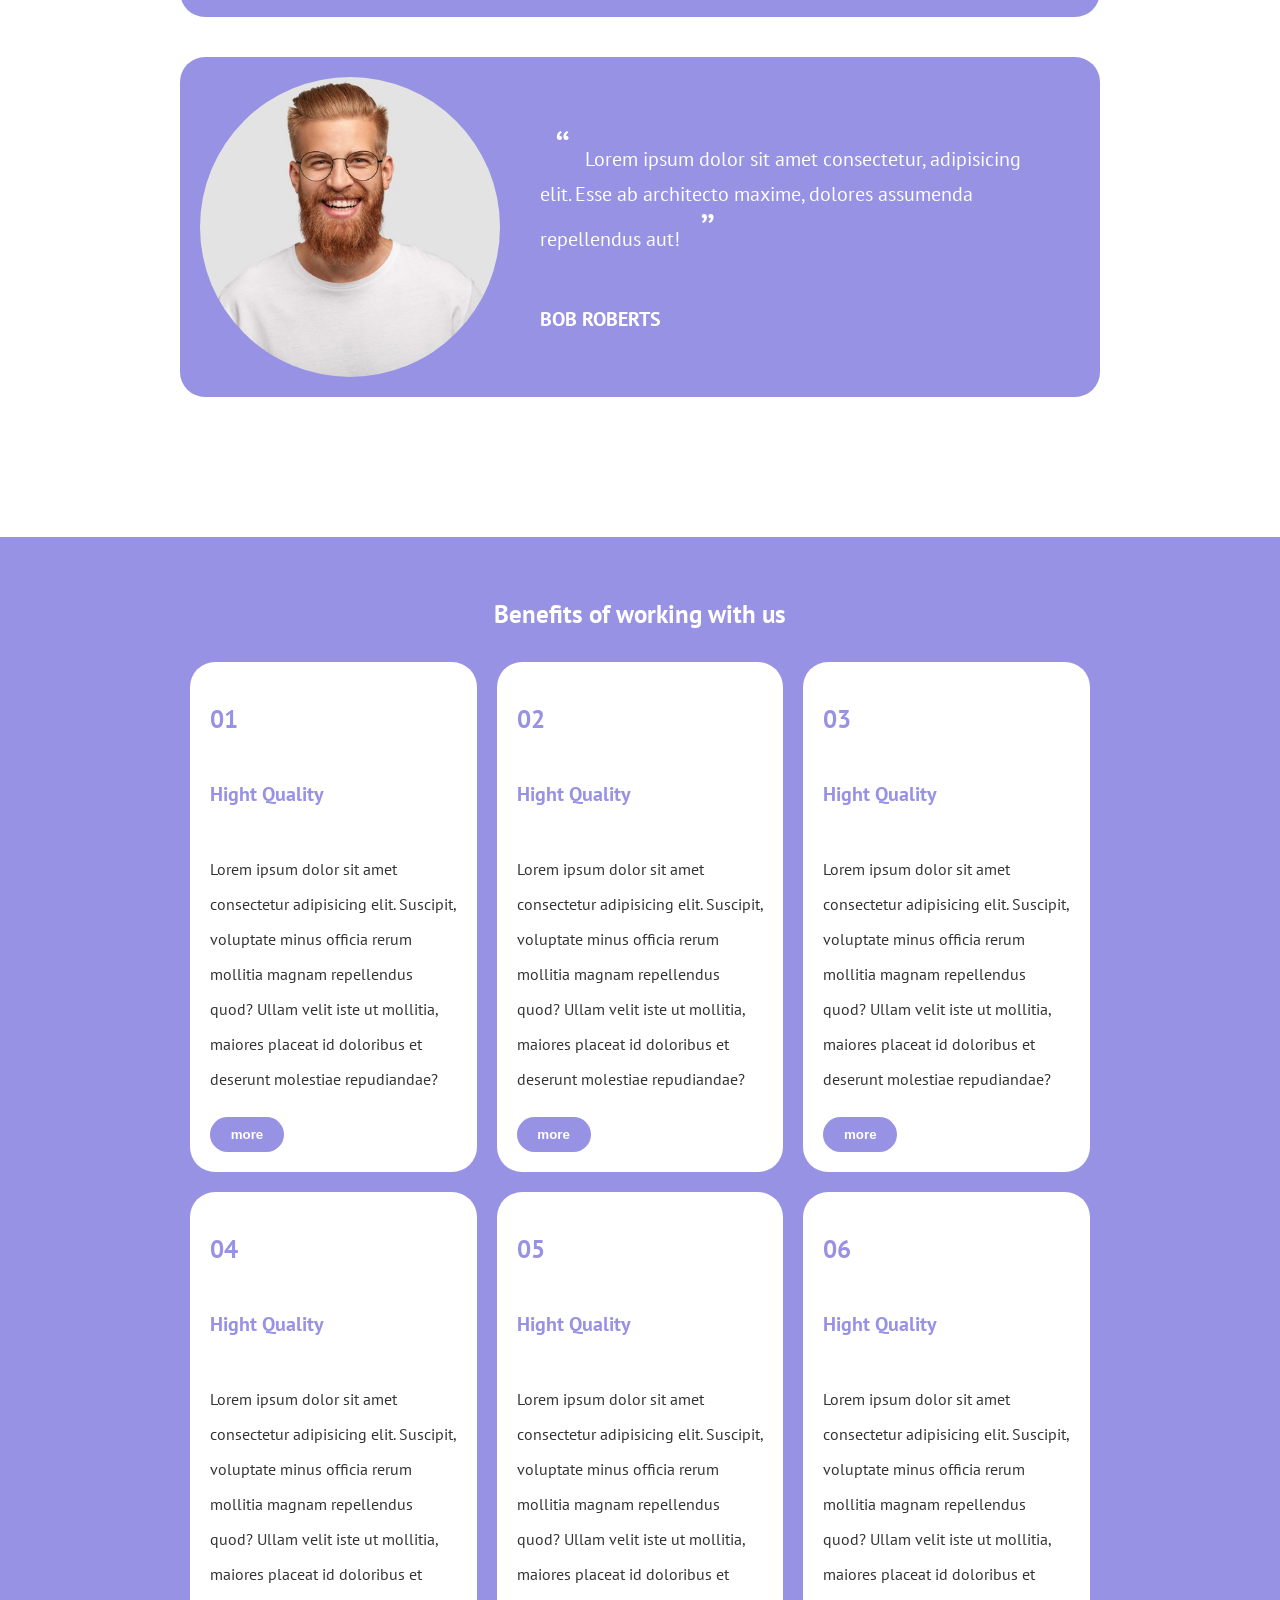
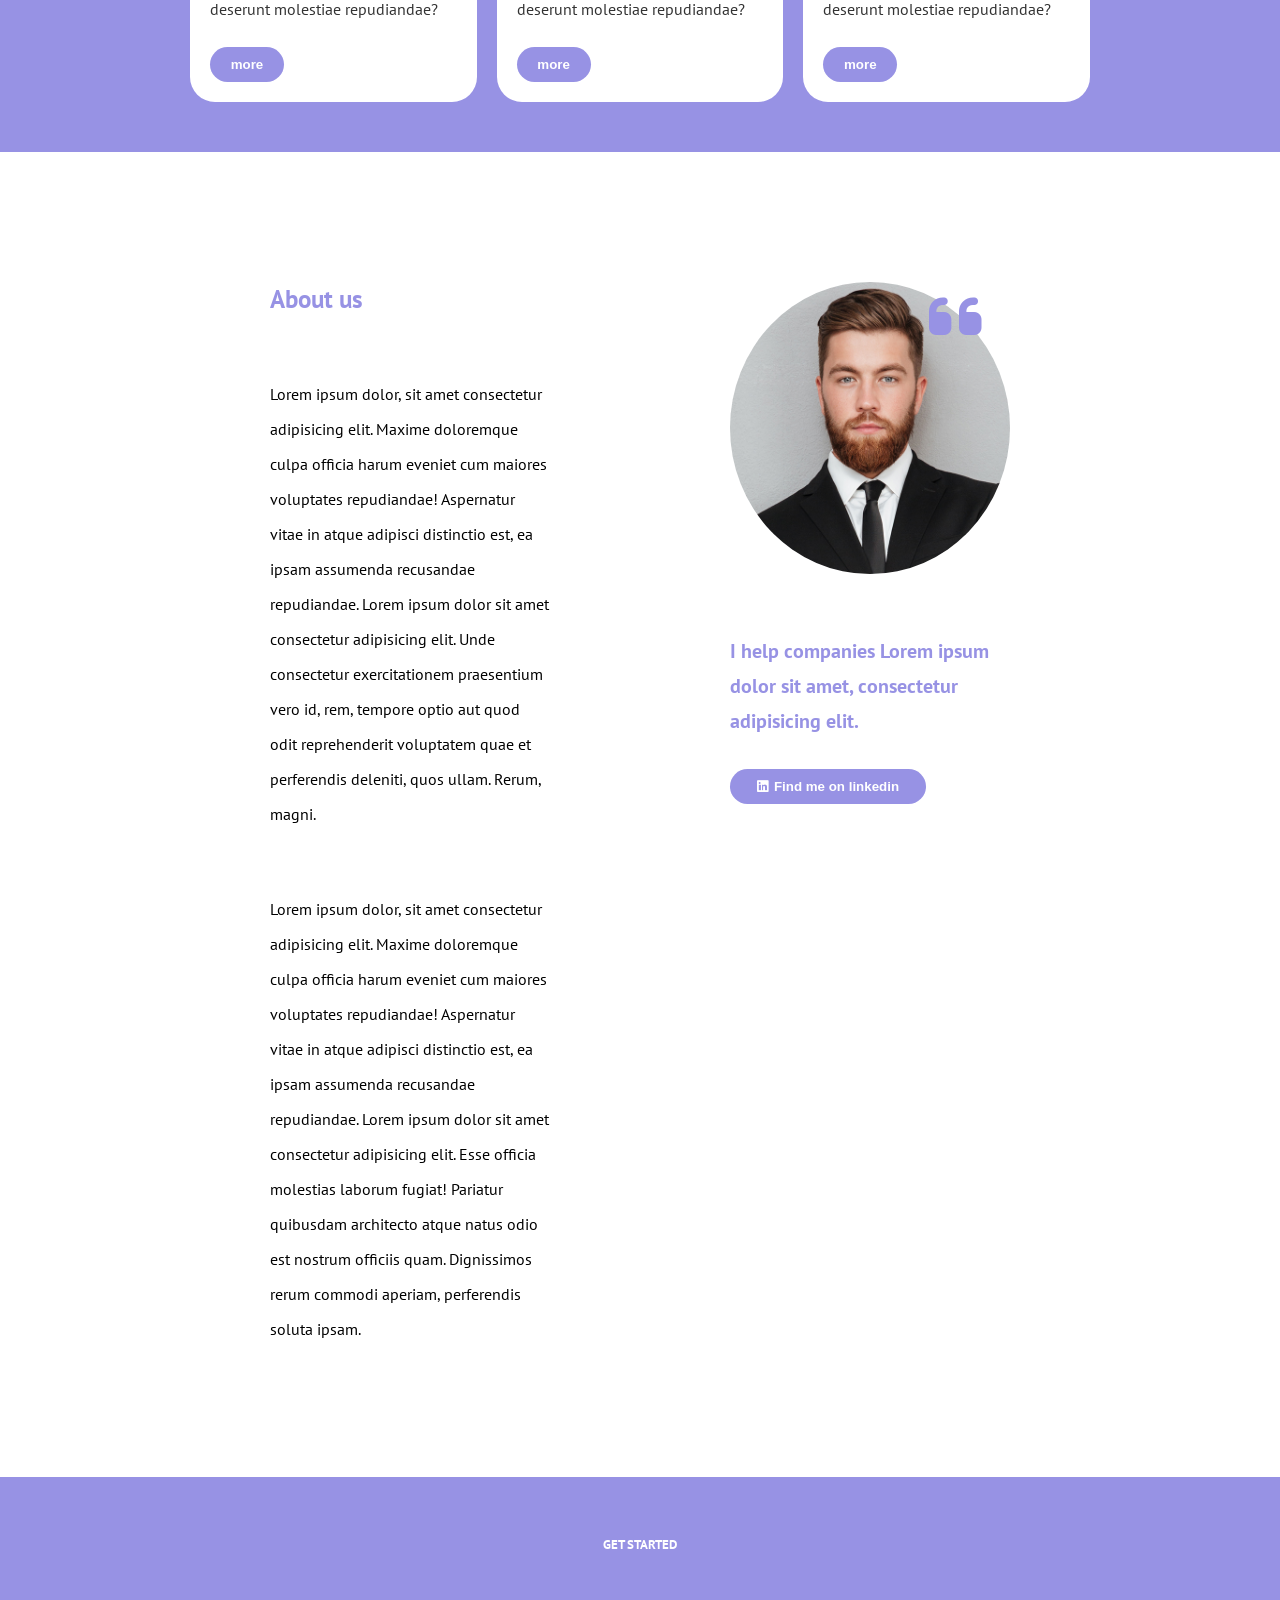
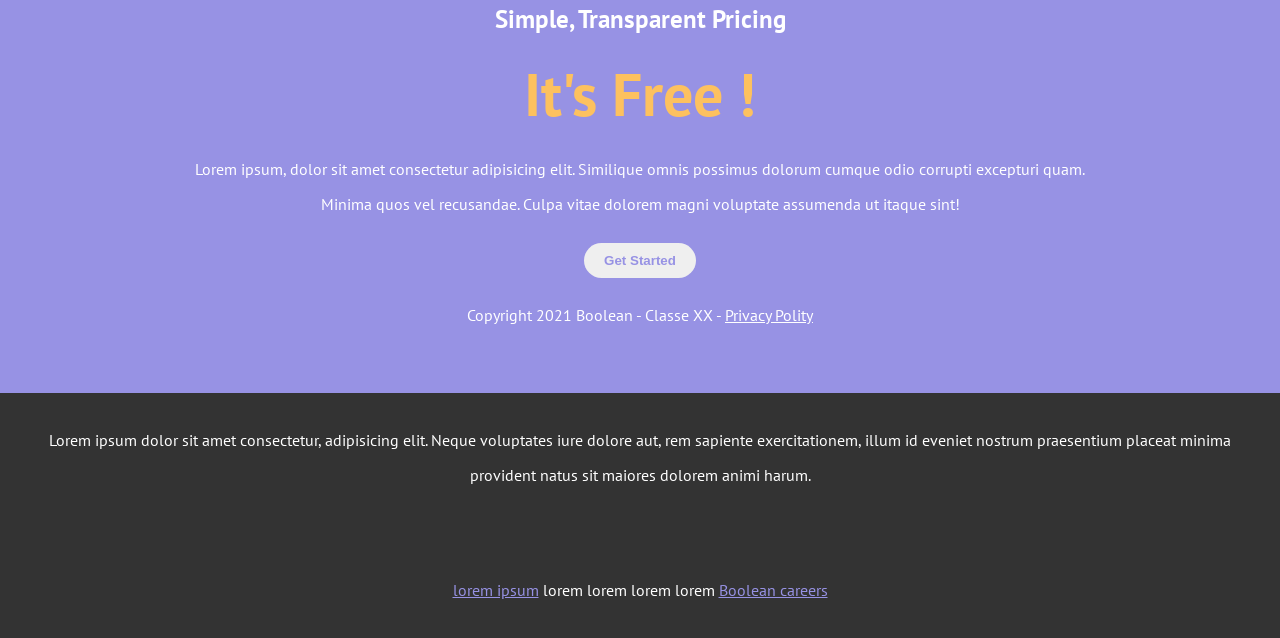
==== commit 649b8080: "add quotes to biography" ====
--- a/index.html
+++ b/index.html
@@ -138,8 +138,8 @@
                         <div class="card">
                             <figure><img src="img/testimonial1.jpg" alt=""></figure>
                             <div class="biography">
-                                <p>"Lorem ipsum dolor sit amet consectetur, adipisicing elit. Esse ab architecto
-                                    maxime, dolores assumenda repellendus aut!"
+                                <p>Lorem ipsum dolor sit amet consectetur, adipisicing elit. Esse ab architecto
+                                    maxime, dolores assumenda repellendus aut!
                                 </p>
                                 <h3>NAT REYNOLDS</h3>
                             </div>
@@ -147,8 +147,8 @@
                         <div class="card">
                             <figure><img src="img/testimonial2.jpg" alt=""></figure>
                             <div class="biography">
-                                <p>"Lorem ipsum dolor sit amet consectetur, adipisicing elit. Esse ab architecto
-                                    maxime, dolores assumenda repellendus aut!"
+                                <p>Lorem ipsum dolor sit amet consectetur, adipisicing elit. Esse ab architecto
+                                    maxime, dolores assumenda repellendus aut!
                                 </p>
                                 <h3>CELIA AMENDA</h3>
                             </div>
@@ -156,8 +156,8 @@
                         <div class="card">
                             <figure><img src="img/testimonial3.jpg" alt=""></figure>
                             <div class="biography">
-                                <p>"Lorem ipsum dolor sit amet consectetur, adipisicing elit. Esse ab architecto
-                                    maxime, dolores assumenda repellendus aut!"
+                                <p>Lorem ipsum dolor sit amet consectetur, adipisicing elit. Esse ab architecto
+                                    maxime, dolores assumenda repellendus aut!
                                 </p>
                                 <h3>BOB ROBERTS</h3>
                             </div>
--- a/style.css
+++ b/style.css
@@ -6,6 +6,7 @@
 
 body {
   font-family: 'PT Sans', sans-serif;
+  line-height: 35px;
 }
 
 img {
@@ -19,7 +20,7 @@
 }
 
 h2 {
-  font-size: 40px;
+  font-size: 25px;
 }
 
 h3 {
@@ -103,10 +104,6 @@
   background-color: #333333;
 }
 
-.menu {
-  color: #fff;
-}
-
 .menu ul {
   display: none;
 }
@@ -139,7 +136,8 @@
 
 #product-presentation .card>h2,
 #product-presentation .card>p,
-#product-presentation .card>i {
+#product-presentation .card>i,
+#product-presentation .column:first-child .card>div>*:not(button) {
   padding-bottom: 30px;
 }
 
@@ -157,12 +155,8 @@
   padding-bottom: 0;
 }
 
-#product-presentation .column:first-child .card>div>*:not(button) {
-  padding-bottom: 30px;
-}
-
 #product-presentation button {
-  width: 35%;
+  width: 40%;
   background-color: #0084fd;
   color: white;
 }
@@ -173,8 +167,6 @@
   color: #0084fd;
 }
 
-
-
 #planning .card p {
   font-style: italic;
 }
@@ -189,8 +181,14 @@
   margin-bottom: 50px;
 }
 
+#planning .column img {
+  height: auto;
+}
+
 #planning .column>div:not(.card)>h2,
-#planning .column>div:not(.card)>p {
+#planning .column>div:not(.card)>p,
+.menu,
+#started a {
   color: white;
 }
 
@@ -212,7 +210,8 @@
   align-items: center;
 }
 
-#testimonials .info>* {
+#testimonials .info>*,
+#about .column>div>*:not(img, button) {
   padding: 30px 0;
 }
 
@@ -224,13 +223,35 @@
   margin-left: calc(50% - 50px);
 }
 
+figure>img {
+  object-fit: cover;
+}
+
 .info>h2,
-#about .column h2 {
+#about .column h2,
+#started button,
+footer a {
   color: #9792e4;
 }
 
 .biography>* {
   padding: 15px 0;
+}
+
+.biography>p::before,
+.biography>p::after {
+  color: white;
+  font-size: 45px;
+  margin: 0px 15px;
+
+}
+
+.biography>p::after {
+  content: close-quote;
+}
+
+.biography>p::before {
+  content: open-quote;
 }
 
 #testimonials .card {
@@ -261,7 +282,8 @@
 }
 
 #benefits .card>*,
-#about .card>* {
+#about .card>*,
+#started .column>*:not(button) {
   padding: 20px 0;
 }
 
@@ -275,10 +297,6 @@
   border-radius: 20px;
   width: 30%;
   padding: 10px;
-}
-
-#about .column>div>*:not(img, button) {
-  padding: 30px 0;
 }
 
 #about .card {
@@ -317,27 +335,12 @@
   padding-top: 30px;
 }
 
-#started .column>*:not(button) {
-  padding: 20px 0;
-}
-
-#started a {
-  color: white;
-}
-
-#started button {
-  color: #9792e4;
-}
-
 footer .row>* {
   padding: 30px 0;
   text-align: center;
   color: white;
 }
 
-footer a {
-  color: #9792e4;
-}
 
 @media screen and (min-width: 768px) {
   main .container {
@@ -356,6 +359,7 @@
 
   #product-presentation img {
     width: 50%;
+    height: auto;
   }
 
   #product-presentation .card {
@@ -365,6 +369,7 @@
   #testimonials .card {
     flex-direction: row;
     column-gap: 20px;
+    align-items: center;
 
   }
 
@@ -466,7 +471,7 @@
   }
 
   #planning .column .card {
-    height: 60%;
+    height: 65%;
     align-self: flex-end;
     flex-basis: 35%;
   }
